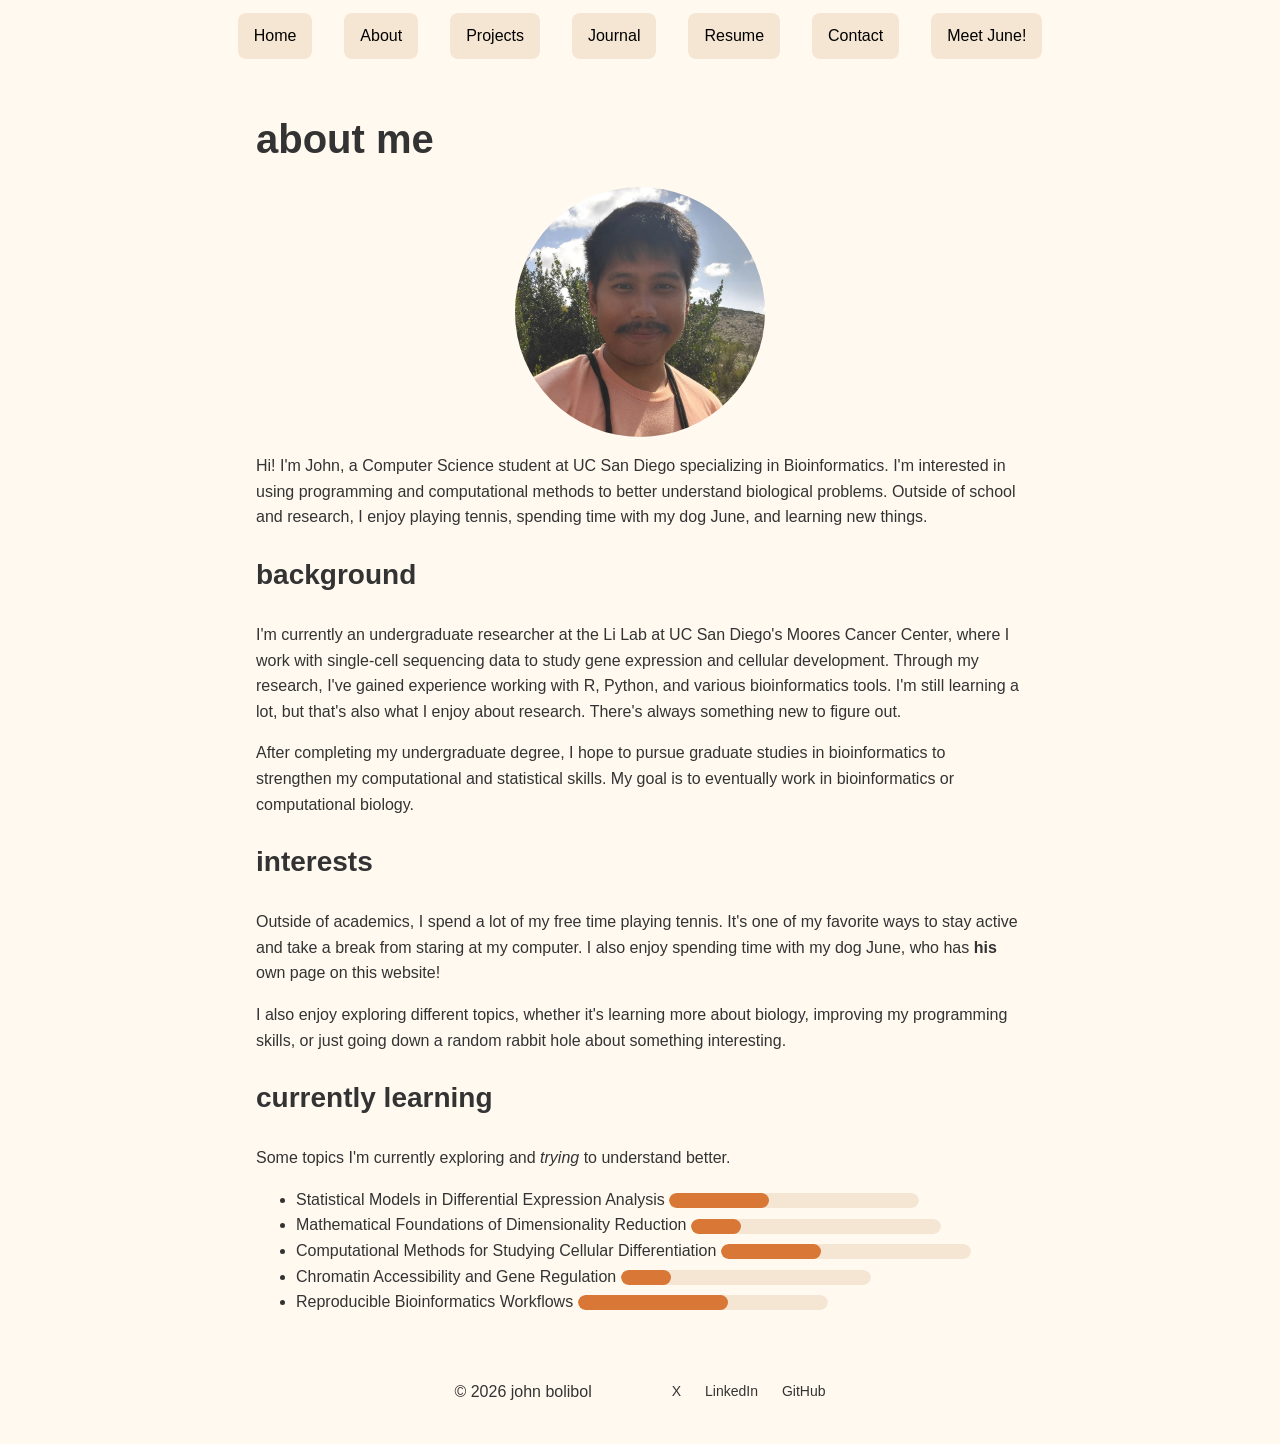
==== about.html @ f2d3ffcf "Initial commit" ====
<!DOCTYPE html>
<html lang="en">
<head>
    <meta charset="UTF-8">
    <meta name="viewport" content="width=device-width, initial-scale=1.0">
    <title>John's Webpage - About Me</title>
    <link rel="icon" type="image/png" href="images/logo.svg">
    <link rel="stylesheet" href="style/variables.css">
    <link rel="stylesheet" href="style/style.css">
    <link rel="stylesheet" href="style/about.css">
</head>
<body>
    <header>
        <nav aria-label="Main Navigation">
            <ul class="desktop-nav">
                <li><a href="index.html">Home</a></li>
                <li><a href="about.html">About</a></li>
                <li><a href="projects.html">Projects</a></li>
                <li><a href="journal.html">Journal</a></li>
                <li><a href="resume.html">Resume</a></li>
                <li><a href="contact.html">Contact</a></li>
                <li><a href="meetjune.html">Meet June!</a> </li>
            </ul>

            <details class="mobile-nav">
                <summary>☰ Menu </summary>

                <ul>
                <li><a href="index.html">Home</a></li>
                <li><a href="about.html">About</a></li>
                <li><a href="projects.html">Projects</a></li>
                <li><a href="journal.html">Journal</a></li>
                <li><a href="resume.html">Resume</a></li>
                <li><a href="contact.html">Contact</a></li>
                <li><a href="meetjune.html">Meet June!</a> </li>
            </ul>
            </details>
        </nav>
    </header>

    <main>
        <h1>about me</h1>

        <div>
            <img id="selfie" src="images/selfie.png" alt="A photo of myself">
        
            <!--Short intro of who i am--> 
            <p class="introduction">Hi! I'm John, a Computer Science student at UC San Diego
        specializing in Bioinformatics. I'm interested in using
        programming and computational methods to better understand
        biological problems. Outside of school and research, I enjoy
        playing tennis, spending time with my dog June, and learning
        new things.</p>
        </div>
        
        <section>
            <h2>background</h2>
            <p>I'm currently an undergraduate researcher at the Li Lab
        at UC San Diego's Moores Cancer Center, where I work with
        single-cell sequencing data to study gene expression and
        cellular development. Through my research, I've gained
        experience working with R, Python, and various bioinformatics
        tools. I'm still learning a lot, but that's also what I enjoy
        about research. There's always something new to figure out.
            </p>

            <p>After completing my undergraduate degree, I hope to pursue
        graduate studies in bioinformatics to strengthen my
        computational and statistical skills. My goal is to eventually
        work in bioinformatics or computational biology.</p>
        </section>

        <section>
            <h2>interests</h2>
            <p>
                Outside of academics, I spend a lot of my free time playing
                tennis. It's one of my favorite ways to stay active and take
                a break from staring at my computer. I also enjoy spending
                time with my dog June, who has <b>his</b> own page on this website!
            </p>

            <p>
                I also enjoy exploring different topics, whether it's
                learning more about biology, improving my programming skills,
                or just going down a random rabbit hole about something
                interesting.
            </p>
        </section>

        <section>
            <h2>currently learning</h2>

            <p>Some topics I'm currently exploring and <em>trying</em> to understand better.</p>

            <ul>
                <li>
                    <label for="statistics">Statistical Models in Differential Expression Analysis</label>
                    <progress id="statistics" value="2" max="5">2 out of 5 milestones</progress>
                </li>

                <li>
                    <label for="dimensionality">Mathematical Foundations of Dimensionality Reduction</label>
                    <progress id="dimensionality" value="1" max="5">1 out of 5 milestones</progress>
                </li>

                <li>
                    <label for="differentiation">Computational Methods for Studying Cellular Differentiation</label>
                    <progress id="differentiation" value="2" max="5">2 out of 5 milestones</progress>
                </li>

                <li>
                    <label for="chromatin">Chromatin Accessibility and Gene Regulation</label>
                    <progress id="chromatin" value="1" max="5">1 out of 5 milestones</progress>
                </li>

                <li>
                    <label for="workflows">Reproducible Bioinformatics Workflows</label>
                    <progress id="workflows" value="3" max="5">3 out of 5 milestones</progress>
                </li>
            </ul>
        </section>
    </main>

    <footer>
    <p>&copy; 2026 john bolibol</p>
    <nav aria-label="Social Media">
        <a href="https://x.com">X</a>
        <a href="https://linkedin.com">LinkedIn</a>
        <a href="https://github.com">GitHub</a>
    </nav>
    </footer>
</body>
</html>
---- style/variables.css ----
:root {
    /* Colors */
    --color-primary: #D97736;
    --color-secondary: #F5E6D3;
    --color-text: #333333;
    --color-background: #FFF9F0;
    --color-border: #D6C8BA;
    --color-hover: #A5B59A;

    /* Typography */
    --font-primary: "Outfit", sans-serif;

    /* Font Sizes */
    --font-small: 0.875rem;
    --font-medium: 1rem;
    --font-large: 1.5rem;
    --font-heading: 2.5rem;

    /* Spacing */
    --spacing-small: 0.5rem;
    --spacing-medium: 1rem;
    --spacing-large: 2rem;

    /* Border Radius */
    --radius-small: 0.5rem;
    --radius-large: 1rem;
}
---- style/style.css ----
body {
    background-color: var(--color-background);
    font-family: var(--font-primary);
    line-height: 1.6;
    color: var(--color-text);
}

h1 {
    font-size: 2.5rem;
    margin-bottom: 1rem;
}

h2 {
    font-size: 1.75rem;
    margin-bottom: 0.75rem;
}

h3 {
    font-size: 1.25rem;
    margin-bottom: 0.5rem;
}

p {
    font-size: 1rem;
    margin-bottom: 1rem;
}

button {
    display: flex;
    font-size: 1rem;
    padding: 0.5em 0.5em;
    align-items: center;
    justify-content: center;
    
}

main {
    box-sizing: border-box;
    max-width: 800px;
    margin: auto;
    padding: 1rem;
}

header{
    font-family: var(--font-primary);
}

footer {
    display: flex;
    gap: 5rem;
    font-family: var(--font-primary);
    font-size: var(--font-small);
    align-items: center;
    justify-content: center;
    padding: 1rem;
}

nav[aria-label="Main Navigation"] {
    display: flex;
    justify-content: center;
}

nav[aria-label="Main Navigation"] .desktop-nav {
    display: flex;
    gap: 2rem;
    list-style: none;
    flex-wrap: wrap;
    padding: 5px;
    margin: 0;
    justify-content: center;
}

nav[aria-label="Main Navigation"] .mobile-nav {
    display: none;
}

/* Targets links anywhere inside the Main Navigation */
nav[aria-label="Main Navigation"] a{
    display: block;
    padding: 0.2rem 1rem;
    background-color: var(--color-secondary);
    border-radius: var(--radius-small);
    text-decoration: none;
    color: black;
    line-height: 2.5;
    gap: 0.625%;
}

nav[aria-label="Main Navigation"] a:hover{
    background: var(--color-hover);
    color: white;
}

@media (max-width: 768px) {

    nav[aria-label="Main Navigation"] .desktop-nav {
        display: none;
    }

    nav[aria-label="Main Navigation"] .mobile-nav {
        display: block;
        width: 400px;
        max-width: 100%;
        position: relative;
    }

    .mobile-nav summary {
        cursor: pointer;
        padding: 0.75rem;
        background-color: var(--color-secondary);
        border-radius: var(--radius-small);
        text-align: center;
        list-style: none;
    }

    .mobile-nav summary::-webkit-details-marker {
        display: none;
    }

    .mobile-nav ul {
        position: absolute;
        top: 100%;
        left: 0;
        width: 100%;
        box-sizing: border-box;
        z-index: 10;

        display: flex;
        flex-direction: column;
        gap: 0;
        list-style: none;
        padding: 0.5rem;
        margin: 0.5rem 0 0;
        background-color: var(--color-secondary);
        border-radius: var(--radius-small);
    }

    .mobile-nav li {
        margin: 0;
    }

    nav[aria-label="Main Navigation"] .mobile-nav a{
        padding: 0.5rem;
        line-height: 1.4;
        text-align: center;
    }

    footer {
        flex-direction: column;
        gap: 0.5rem;
    }
}

nav[aria-label="Social Media"] {
    display: flex;
    gap: 1.5rem;
    justify-content: center;
}

nav[aria-label="Social Media"] a {
    text-decoration: none;
    color: var(--color-text);
}

nav[aria-label="Social Media"] a:hover {
    color: var(--color-primary);
}

a:focus,
button:focus,
input:focus,
textarea:focus {
    outline: 3px solid var(--color-primary);
    outline-offset: 3px;
}
---- style/about.css ----
#selfie {
    display: block;
    width: 250px;
    height: 250px;
    margin: 0 auto;
    object-fit: cover;
    border-radius: 50%;
}

progress {
    width: 250px;
    height: 15px;
    appearance: none;
    border: none;
    border-radius: 1rem;
    overflow: hidden;
}

progress::-webkit-progress-bar {
    background-color: var(--color-secondary);
    border-radius: 1rem;
}

progress::-webkit-progress-value {
    background-color: var(--color-primary);
    border-radius: 1rem;
}

/* Firefox */
progress::-moz-progress-bar {
    background-color: var(--color-primary);
    border-radius: 1rem;
}

/* Targets paragraphs immediately following an h2 heading */
h2 + p {
    margin-top: 1.5rem;
}
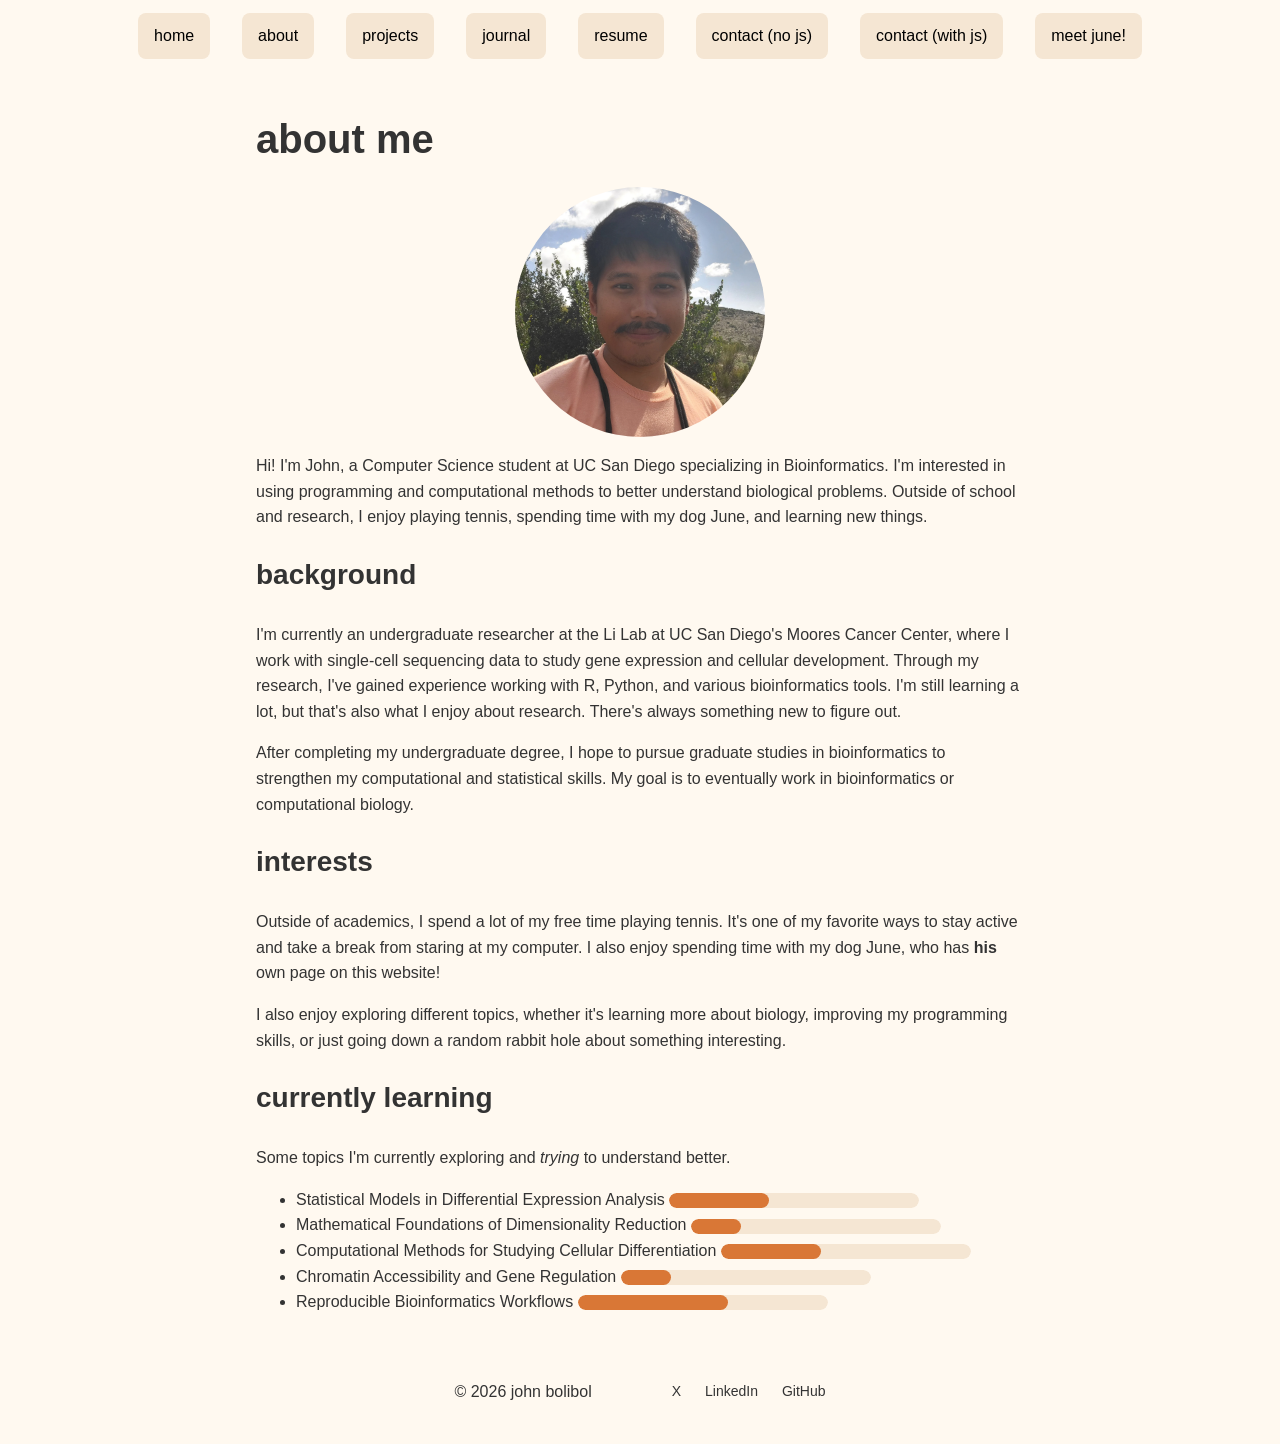
==== commit 95d83b49: "Refactor navigation links for consistency and improve contact form with validation and accessibility" ====
--- a/about.html
+++ b/about.html
@@ -13,26 +13,28 @@
     <header>
         <nav aria-label="Main Navigation">
             <ul class="desktop-nav">
-                <li><a href="index.html">Home</a></li>
-                <li><a href="about.html">About</a></li>
-                <li><a href="projects.html">Projects</a></li>
-                <li><a href="journal.html">Journal</a></li>
-                <li><a href="resume.html">Resume</a></li>
-                <li><a href="contact.html">Contact</a></li>
-                <li><a href="meetjune.html">Meet June!</a> </li>
+                <li><a href="index.html">home</a></li>
+                <li><a href="about.html">about</a></li>
+                <li><a href="projects.html">projects</a></li>
+                <li><a href="journal.html">journal</a></li>
+                <li><a href="resume.html">resume</a></li>
+                <li><a href="form-no-js.html">contact (no js)</a></li>
+                <li><a href="form-with-js.html">contact (with js)</a></li>
+                <li><a href="meetjune.html">meet june!</a> </li>
             </ul>
 
             <details class="mobile-nav">
                 <summary>☰ Menu </summary>
 
                 <ul>
-                <li><a href="index.html">Home</a></li>
-                <li><a href="about.html">About</a></li>
-                <li><a href="projects.html">Projects</a></li>
-                <li><a href="journal.html">Journal</a></li>
-                <li><a href="resume.html">Resume</a></li>
-                <li><a href="contact.html">Contact</a></li>
-                <li><a href="meetjune.html">Meet June!</a> </li>
+                <li><a href="index.html">home</a></li>
+                <li><a href="about.html">about</a></li>
+                <li><a href="projects.html">projects</a></li>
+                <li><a href="journal.html">journal</a></li>
+                <li><a href="resume.html">resume</a></li>
+                <li><a href="form-no-js.html">contact (no js)</a></li>
+                <li><a href="form-with-js.html">contact (with js)</a></li>
+                <li><a href="meetjune.html">meet june!</a> </li>
             </ul>
             </details>
         </nav>
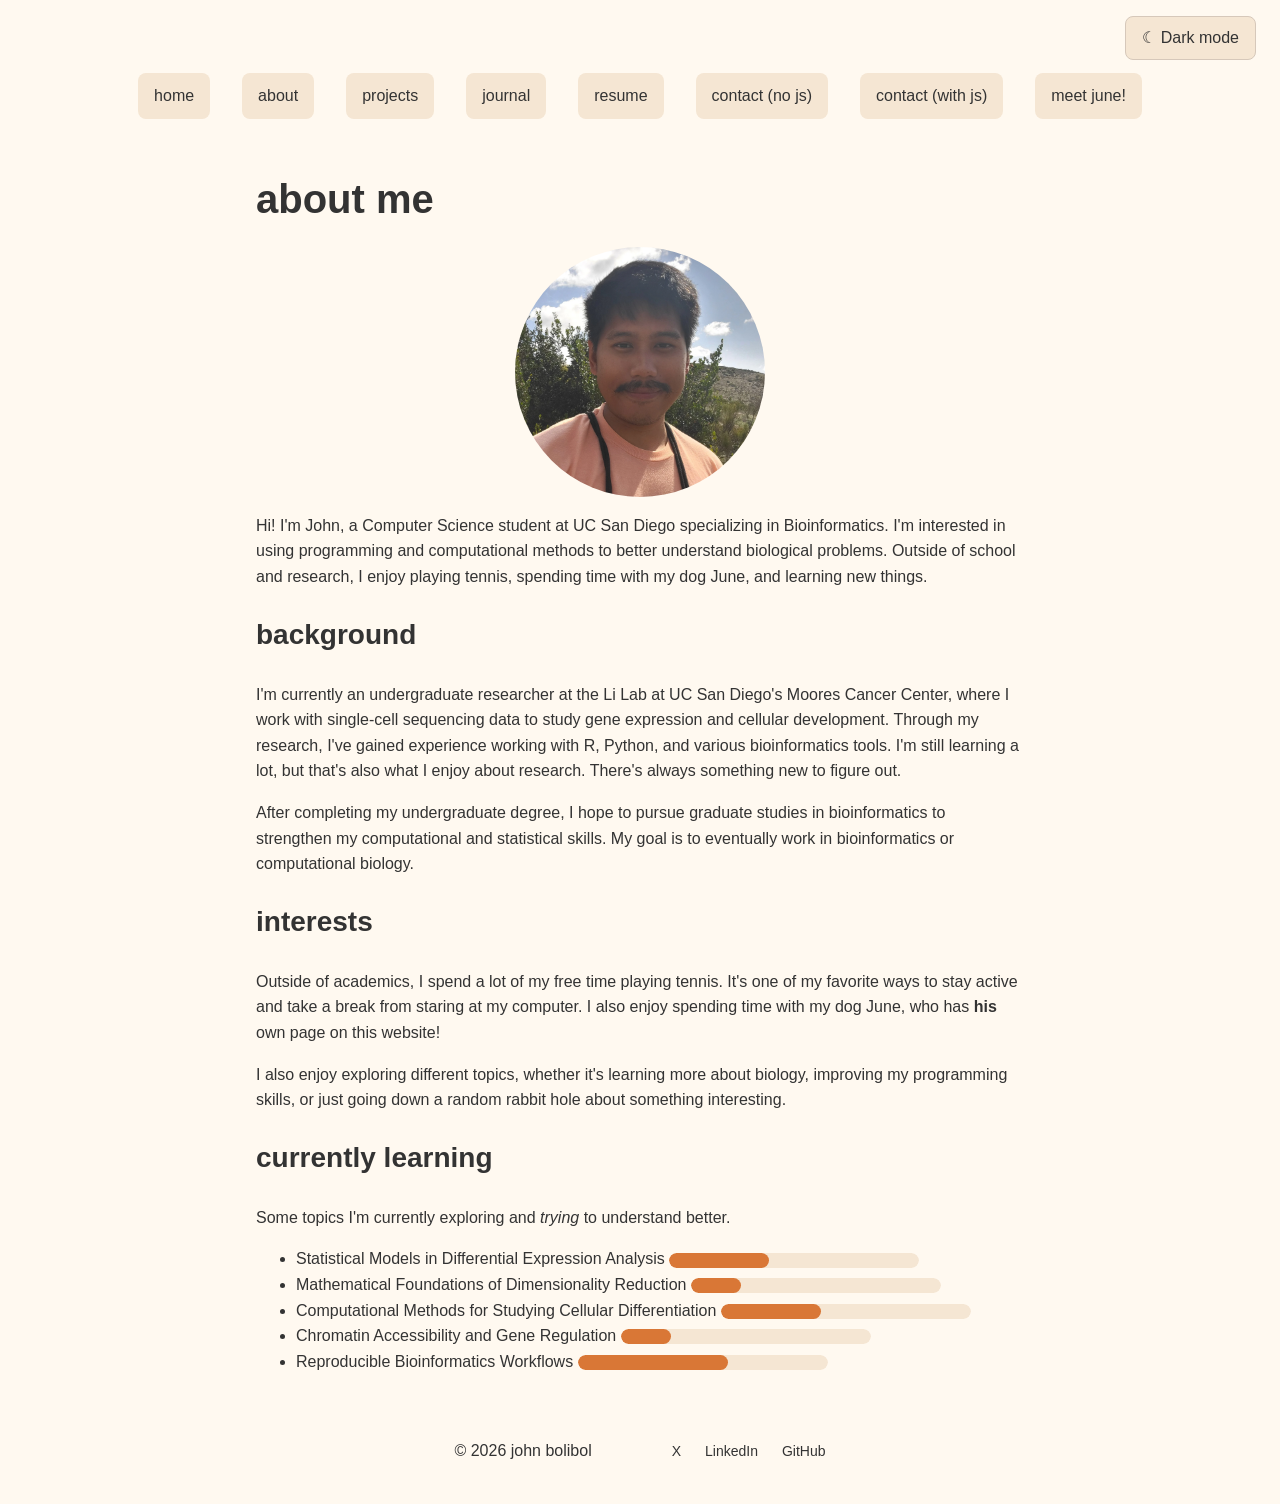
==== commit 01bc6e98: "Implement dark mode toggle feature with theme persistence" ====
--- a/about.html
+++ b/about.html
@@ -8,9 +8,14 @@
     <link rel="stylesheet" href="style/variables.css">
     <link rel="stylesheet" href="style/style.css">
     <link rel="stylesheet" href="style/about.css">
+
+    <script src="theme.js" defer></script>
 </head>
 <body>
     <header>
+        <button type="button" id="theme-toggle" hidden>
+        ☾ Dark mode
+        </button>
         <nav aria-label="Main Navigation">
             <ul class="desktop-nav">
                 <li><a href="index.html">home</a></li>
--- a/style/variables.css
+++ b/style/variables.css
@@ -24,4 +24,14 @@
     /* Border Radius */
     --radius-small: 0.5rem;
     --radius-large: 1rem;
+}
+
+    /* Dark Theme */
+    :root[data-theme="dark"] {
+    --color-primary: #E99558;
+    --color-secondary: #38312D;
+    --color-text: #F5EDE5;
+    --color-background: #211E1B;
+    --color-border: #62564D;
+    --color-hover: #647A5D;
 }
--- a/style/style.css
+++ b/style/style.css
@@ -81,7 +81,7 @@
     background-color: var(--color-secondary);
     border-radius: var(--radius-small);
     text-decoration: none;
-    color: black;
+    color: var(--color-text);
     line-height: 2.5;
     gap: 0.625%;
 }
@@ -172,4 +172,34 @@
 textarea:focus {
     outline: 3px solid var(--color-primary);
     outline-offset: 3px;
+}
+
+header {
+    display: flex;
+    flex-direction: column;
+}
+
+#theme-toggle {
+    align-self: flex-end;
+    margin: 0.5rem 1rem;
+}
+
+#theme-toggle {
+    background-color: var(--color-secondary);
+    color: var(--color-text);
+    border: 1px solid var(--color-border);
+    border-radius: var(--radius-small);
+    padding: var(--spacing-small) var(--spacing-medium);
+    font: inherit;
+    cursor: pointer;
+}
+
+#theme-toggle[hidden] {
+    display: none;
+}
+
+form input,
+form textarea {
+    background-color: var(--color-background);
+    color: var(--color-text);
 }
